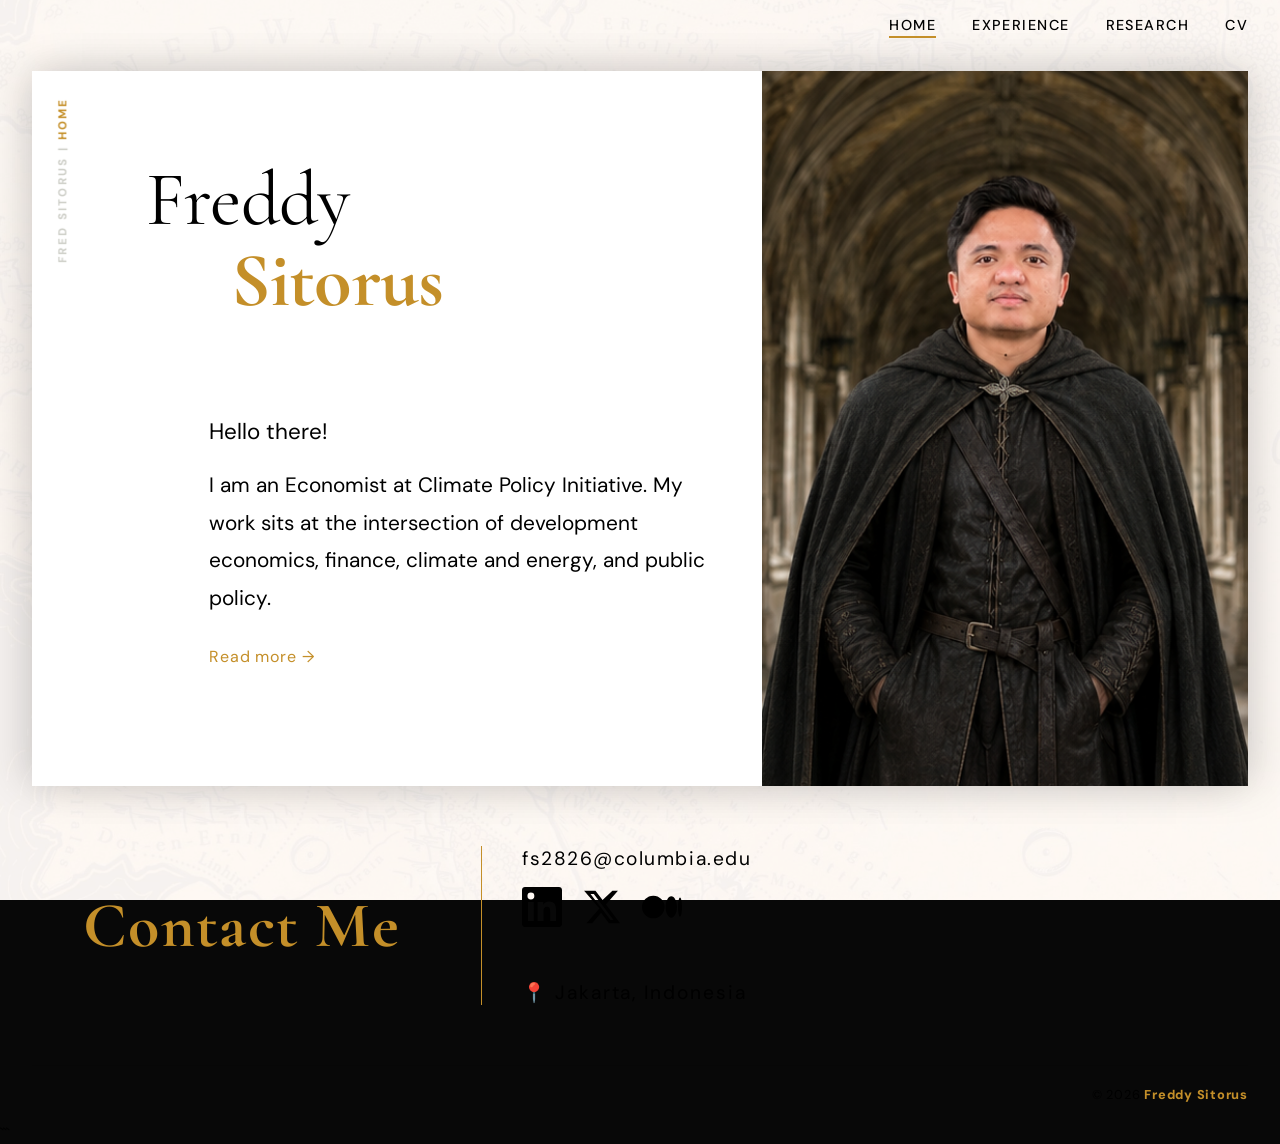
==== index.html @ 7d2043c5 "Refactor margin-left styles to use percentage values Updated margin-left values for various elements" ====
```html
<!DOCTYPE html>
<html lang="en">
<head>
  <meta charset="UTF-8" />
  <meta name="viewport" content="width=device-width, initial-scale=1.0" />
  <title>Fred Sitorus</title>
  <link href="https://fonts.googleapis.com/css2?family=Cormorant+Garamond:wght@300;400;600;700&family=DM+Sans:wght@300;400;500&display=swap" rel="stylesheet" />
  <style>
    *, *::before, *::after { box-sizing: border-box; margin: 0; padding: 0; }

    :root {
      --accent: #c48f29;
      --black: #000000;
      --white: #ffffff;
      --gray: #cccdc6;
      --card-bg: rgba(8, 8, 12, 0.55);
      --card-border: rgba(255,255,255,0.08);
      --shadow: 0 8px 40px rgba(0,0,0,0.5), 0 2px 8px rgba(0,0,0,0.3);
      --gap: clamp(20px, 4vw, 60px);
      --nav-height: 50px;
    }

    html { scroll-behavior: smooth; }

    body {
      font-family: 'DM Sans', sans-serif;
      color: var(--black);
      min-height: 100vh;
      background: #080808;
      overflow-x: hidden;
    }

    /* ── BACKGROUND ── */
    .bg-fixed {
      position: fixed;
      inset: 0;
      z-index: 0;
      background: url('background1.jpg') center/cover no-repeat;
    }
    .bg-fixed::after {
      content: '';
      position: absolute;
      inset: 0;
      background: rgba(255, 255, 255, 0.55);
    }

    /* ── NAVBAR ── */
    nav {
     position: fixed;
      top: 0; left: 0; right: 0;
      z-index: 100;
      height: var(--nav-height);
      display: flex;
      align-items: center;
      justify-content: center;
      border-bottom: 1px solid transparent;
      transition: background 0.3s ease, border-color 0.3s ease;
    }
    nav.scrolled {
      background: rgba(255, 255, 255, 0.85);
      backdrop-filter: blur(12px);
      -webkit-backdrop-filter: blur(12px);
      border-bottom: 1px solid rgba(0,0,0,0.08);
    }
    
    .nav-inner {
      width: 95vw;
      display: flex;
      align-items: center;
      justify-content: space-between;
    }
    
    .nav-links {
      display: flex;
      flex-direction: row;
      align-items: center;
      gap: 36px;
      list-style: none;
      margin-left: auto;
    }
    .nav-links a {
      font-size: 0.9rem;
      font-weight: 500;
      color: var(--black);
      text-decoration: none;
      letter-spacing: 0.1em;
      text-transform: uppercase;
      transition: color 0.2s;
      position: relative;
      padding-bottom: 4px;
    }
    .nav-links a::after {
      content: '';
      position: absolute;
      bottom: 0; left: 0;
      width: 0; height: 2px;
      background: var(--accent);
      transition: width 0.25s ease;
    }
    .nav-links a.active {
      font-weight: 500;
    }
    .nav-links a.active::after {
      color: var(--accent);
      width: 100%;
    }
    .nav-links a:hover { color: var(--black); }
    .nav-links a:hover::after { width: 100%; }


    /* ── PAGE WRAPPER ── */
    .page {
      position: relative;
      z-index: 1;
      padding-top: var(--nav-height);
    }

    /* ── HERO ── */
   .hero {
  position: relative;
  height: calc(85svh - var(--nav-height));
  overflow: hidden;
  max-width: 95vw;
  margin: 0 auto;
  background: #ffffff;
  box-shadow: -12px 0 40px rgba(0,0,0,0.12), 12px 0 40px rgba(0,0,0,0.12);
}

.hero-inner {
  position: relative;
  z-index: 2;
  width: 100%;
  height: 100%;
  display: grid;
  grid-template-columns: 1fr 40%;
  align-items: stretch;
}

.hero-text {
  padding: 60px var(--gap);
  display: flex;
  flex-direction: column;
  justify-content: center;
  animation: fadeLeft 0.8s ease both;
}

.hero-name {
  font-family: 'Cormorant Garamond', serif;
  font-size: clamp(3rem, 6vw, 8.5rem);
  font-weight: 400;
  line-height: 1.05;
  letter-spacing: -0.01em;
  color: var(--black);
  margin-left: 10%;
  margin-bottom: 16px;
}
.hero-name strong {
  font-weight: 800;
  color: var(--accent);
  display: block;
  margin-left: 15%;
  margin-bottom: 80px;
}

.hero-label {
  font-size: 1.4rem;
  color: var(--black);
  margin-left: 20%;
  margin-bottom: 20px;
}

.hero-bio {
  font-size: 1.3rem;
  color: var(--muted);
  line-height: 1.8;
  max-width: 660px;
  margin-left: 20%;
  margin-bottom: 30px;
}

.hero-photo-fullscreen {
  position: relative;
  height: 100%;
  overflow: hidden;
  animation: fadeRight 1s ease 0.1s both;
}

.hero-photo-fullscreen img {
  width: 100%;
  height: 100%;
  object-fit: cover;
  object-position: top center;
  display: block;
} 
.read-more {
  display: inline-block;
  font-size: 1rem;
  color: var(--accent);
  text-decoration: none;
  letter-spacing: 0.06em;
  margin-bottom: 28px;
  position: relative;
  margin-left: 20%;
  padding-bottom: 2px;
  align-self: flex-start;
}
.read-more::after {
  content: '';
  position: absolute;
  bottom: 0; left: 0;
  width: 0;
  height: 1px;
  background: var(--accent);
  transition: width 0.25s ease;
}
.read-more:hover::after { width: 100%; }

    /* ── CONTACT ── */
#contact {
  position: relative;
  z-index: 1;
  width: 95vw;
  margin: 0 auto;
  padding: 60px var(--gap);
  display: grid;
  grid-template-columns: 0.5fr 1fr;
  align-items: center;
  gap: 40px;
}

.contact-heading {
  font-family: 'Cormorant Garamond', serif;
  font-size: clamp(2rem, 6vw, 4rem);
  font-weight: 700;
  color: var(--accent);
  letter-spacing: 0.02em;
  line-height: 1;
  text align: right;
}
.contact-details {
  display: flex;
  flex-direction: column;
  gap: 16px;
  border-left: 1px solid var(--accent);
  padding-left: 40px;
}

.contact-email {
  font-size: 1.2rem;
  color: var(--black);
  text-decoration: none;
  letter-spacing: 0.08em;
  transition: color 0.2s;
}
.contact-email:hover { color: var(--accent); }

.contact-location {
  font-size: 1.2rem;
  color: var(--black);
  letter-spacing: 0.1em;
}

.contact-socials {
  display: flex;
  align-items: center;
  gap: 20px;
}
.contact-socials a {
  color: var(--black);
  transition: color 0.2s;
  display: flex;
  align-items: center;
}
.contact-socials a:hover { color: var(--accent); }
.contact-socials svg {
  width: 40px;
  height: 40px;
  fill: currentColor;
}
    .side-label {
  position: fixed;
  left: -20px;
  top: 20%;
  transform: translateY(-50%) rotate(270deg);
  transform-origin: center center;
  z-index: 50;
  font-family: 'DM Sans', sans-serif;
  font-size: 0.72rem;
  font-weight: 700;
  letter-spacing: 0.2em;
  text-transform: uppercase;
  color: var(--gray);
  white-space: nowrap;
}
    .side-label span {
      color: var(--accent);
      font-weight: 800;
    }
    
    footer {
  position: relative;
  z-index: 1;
  width: 95vw;
  margin: 0 auto;
  padding: 20px 0;
  text-align: right;
  font-size: 0.8rem;
  color: var(--muted);
  letter-spacing: 0.06em;
  border-top: 1px solid rgba(0,0,0,0.08);
}

footer span {
  color: var(--accent);
  font-weight: 800;
}

    /* ── ANIMATIONS ── */
    @keyframes fadeLeft {
      from { opacity: 0; transform: translateX(-28px); }
      to   { opacity: 1; transform: translateX(0); }
    }
    @keyframes fadeRight {
      from { opacity: 0; transform: translateX(28px); }
      to   { opacity: 1; transform: translateX(0); }
    }

    /* ── RESPONSIVE ── */
    @media (max-width: 700px) {
      .hero-photo-fullscreen { width: 100%; opacity: 0.25; }
      .hero-photo-fullscreen::before {
        background: linear-gradient(to bottom,
          rgba(8,8,8,0.5) 0%,
          rgba(8,8,8,0.2) 100%
        );
      }
      .hero-inner {
        grid-template-columns: 1fr;
        text-align: center;
      }
      .hero-photo-spacer { display: none; }
      .hero-bio { margin-left: auto; margin-right: auto; }
      .hero-cta { justify-content: center; }
      .nav-links { gap: 20px; }
      #contact {
        height: auto;
        padding: 16px var(--gap);
        flex-direction: column;
        gap: 14px;
        text-align: center;
      }
      .contact-links { gap: 20px; flex-wrap: wrap; justify-content: center; }
    }
  </style>
</head>
<body>

<!-- BACKGROUND -->
<div class="bg-fixed"></div>

<!-- NAVBAR -->
<nav>
  <div class ="nav-inner">
  <ul class="nav-links">
    <li><a href="index.html" class="active">Home</a></li>
    <li><a href="about.html">Experience</a></li>
    <li><a href="writing.html">Research</a></li>
    <li><a href="resume.pdf" target="_blank">CV</a></li>
  </ul>
  </div>
</nav>

<!-- PAGE -->
<div class="page">

  <!-- HERO -->
  <section id="home" class="hero">
  <div class="hero-inner">

    <!-- LEFT -->
    <div class="hero-text">
      <h1 class="hero-name">
        Freddy
        <strong>Sitorus</strong>
      </h1>
      <div class="hero-label">Hello there!</div>
      <p class="hero-bio">
        I am an Economist at Climate Policy Initiative.
        My work sits at the intersection of development economics, finance, climate and energy, and public policy.
      </p>
      <a href="about.html" class="read-more">Read more →</a>
    </div>

    <!-- RIGHT -->
    <div class="hero-photo-fullscreen">
      <img src="picture1.png" alt="Profile photo" onerror="this.style.opacity='0'" />
    </div>

  </div>
</section>

  <section id="contact">
  <!-- LEFT: big heading -->
  <h2 class="contact-heading">Contact Me</h2>

  <!-- RIGHT: details -->
  <div class="contact-details">
    <a href="mailto:fs2826@columbia.edu" class="contact-email">fs2826@columbia.edu</a>
    <div class="contact-socials">
      <!-- LinkedIn -->
      <a href="https://linkedin.com/in/freddyhys" target="_blank" aria-label="LinkedIn">
        <svg viewBox="0 0 24 24"><path d="M20.45 20.45h-3.554v-5.569c0-1.328-.027-3.037-1.852-3.037-1.853 0-2.136 1.445-2.136 2.939v5.667H9.354V9h3.414v1.561h.046c.477-.9 1.637-1.85 3.37-1.85 3.601 0 4.267 2.37 4.267 5.455v6.286zM5.337 7.433a2.062 2.062 0 0 1-2.063-2.065 2.064 2.064 0 1 1 2.063 2.065zm1.782 13.019H3.555V9h3.564v11.452zM22.225 0H1.771C.792 0 0 .774 0 1.729v20.542C0 23.227.792 24 1.771 24h20.451C23.2 24 24 23.227 24 22.271V1.729C24 .774 23.2 0 22.222 0h.003z"/></svg>
      </a>
      <!-- Twitter / X -->
      <a href="https://twitter.com/freddyhys" target="_blank" aria-label="Twitter">
        <svg viewBox="0 0 24 24"><path d="M18.244 2.25h3.308l-7.227 8.26 8.502 11.24H16.17l-4.714-6.231-5.401 6.231H2.744l7.737-8.835L1.254 2.25H8.08l4.253 5.622 5.911-5.622zm-1.161 17.52h1.833L7.084 4.126H5.117z"/></svg>
      </a>
      <!-- Medium -->
      <a href="https://medium.com/@freddysitorus" target="_blank" aria-label="Medium">
        <svg viewBox="0 0 24 24"><path d="M13.54 12a6.8 6.8 0 0 1-6.77 6.82A6.8 6.8 0 0 1 0 12a6.8 6.8 0 0 1 6.77-6.82A6.8 6.8 0 0 1 13.54 12zm7.42 0c0 3.54-1.51 6.42-3.38 6.42-1.87 0-3.39-2.88-3.39-6.42s1.52-6.42 3.39-6.42 3.38 2.88 3.38 6.42M24 12c0 3.17-.53 5.75-1.19 5.75-.66 0-1.19-2.58-1.19-5.75s.53-5.75 1.19-5.75C23.47 6.25 24 8.83 24 12z"/></svg>
      </a>
    </div>
    <br>
    <p class="contact-location">📍 Jakarta, Indonesia</p>
  </div>
</section>
  <div class="side-label">Fred Sitorus | <span>Home</span></div>
  <footer>
  <p>© 2026 <span>Freddy Sitorus</span></p>
</footer>
<script>
  const nav = document.querySelector('nav');
  window.addEventListener('scroll', () => {
    if (window.scrollY > 10) {
      nav.classList.add('scrolled');
    } else {
      nav.classList.remove('scrolled');
    }
  });
</script>
</body>
</html>
```
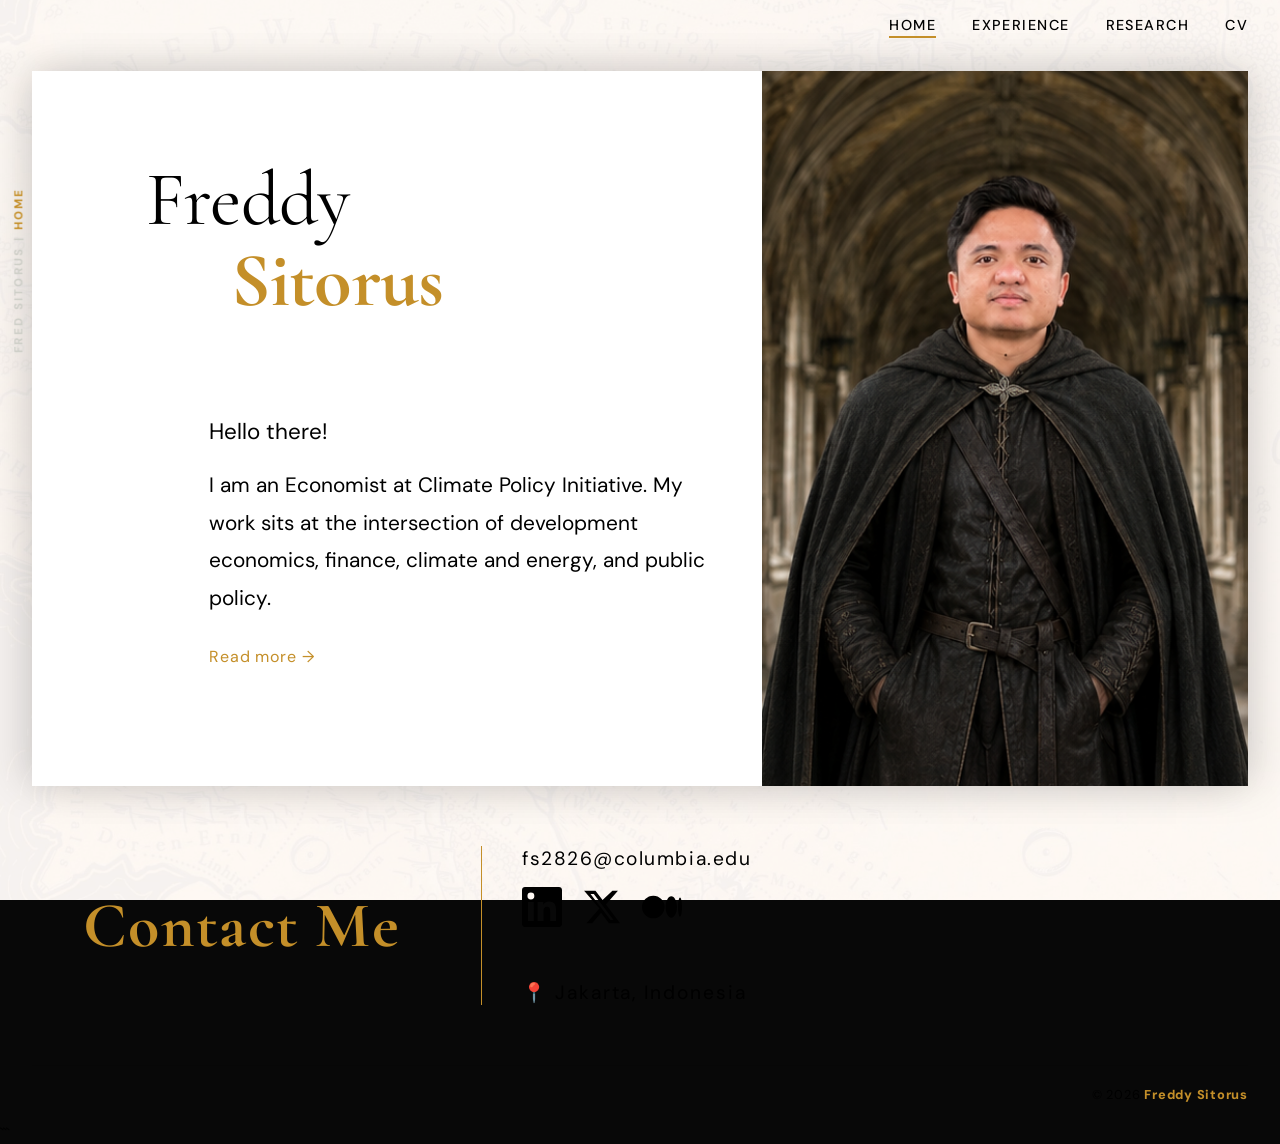
==== commit c04c1ae3: "Adjust side-label position in index.html" ====
--- a/index.html
+++ b/index.html
@@ -280,8 +280,8 @@
 }
     .side-label {
   position: fixed;
-  left: -20px;
-  top: 20%;
+  left: -5%;
+  top: 30%;
   transform: translateY(-50%) rotate(270deg);
   transform-origin: center center;
   z-index: 50;
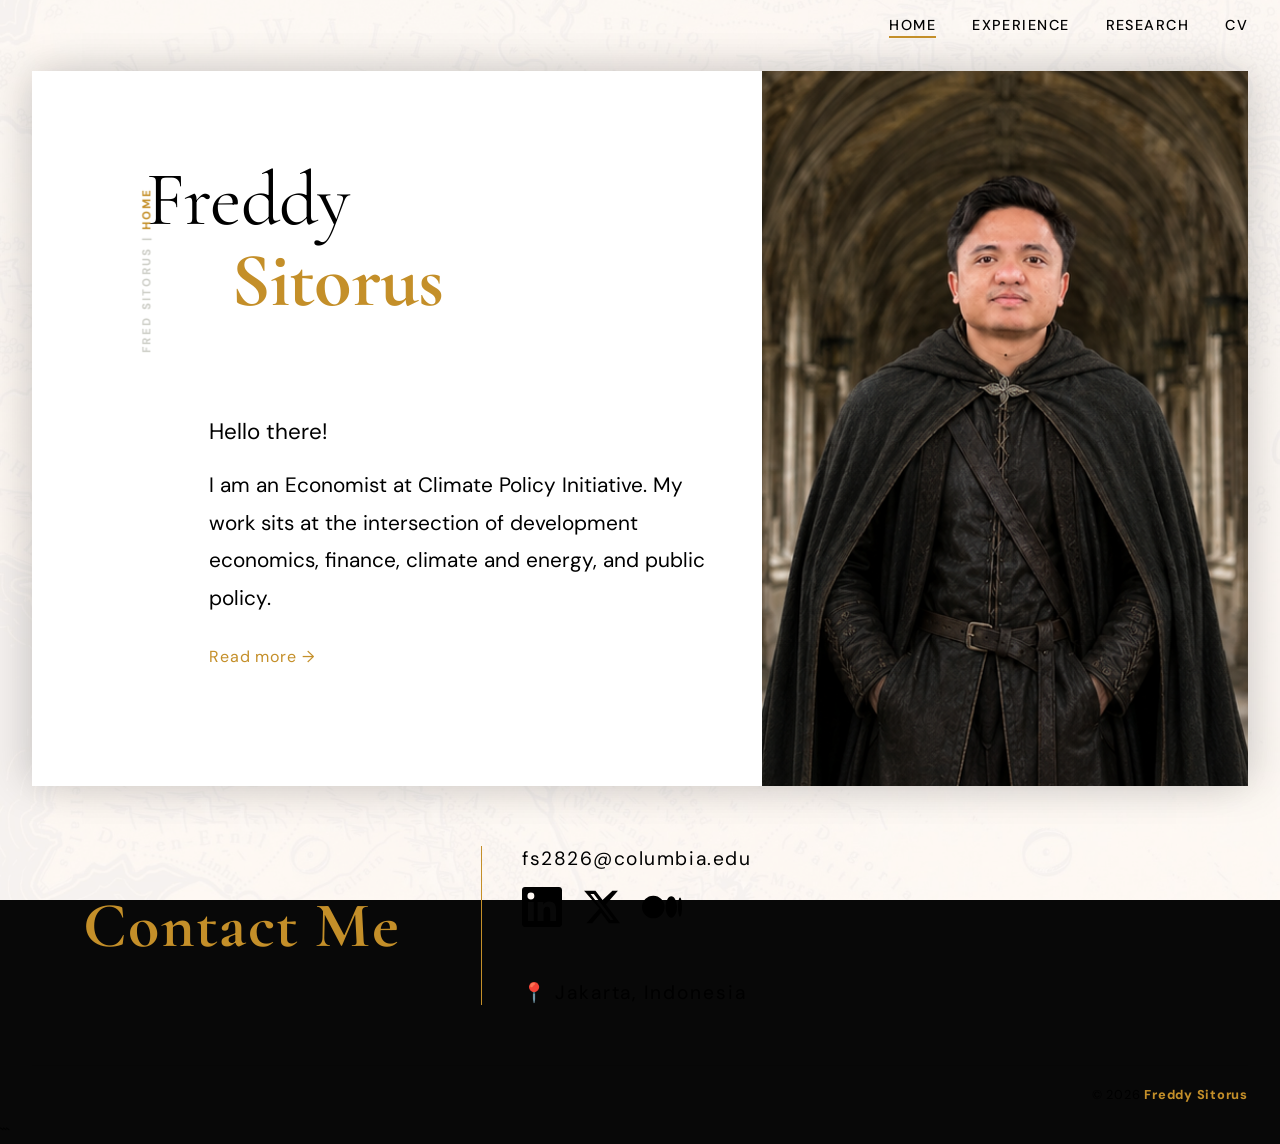
==== commit 7eefa873: "Update index.html" ====
--- a/index.html
+++ b/index.html
@@ -280,7 +280,7 @@
 }
     .side-label {
   position: fixed;
-  left: -5%;
+  left: 5%;
   top: 30%;
   transform: translateY(-50%) rotate(270deg);
   transform-origin: center center;
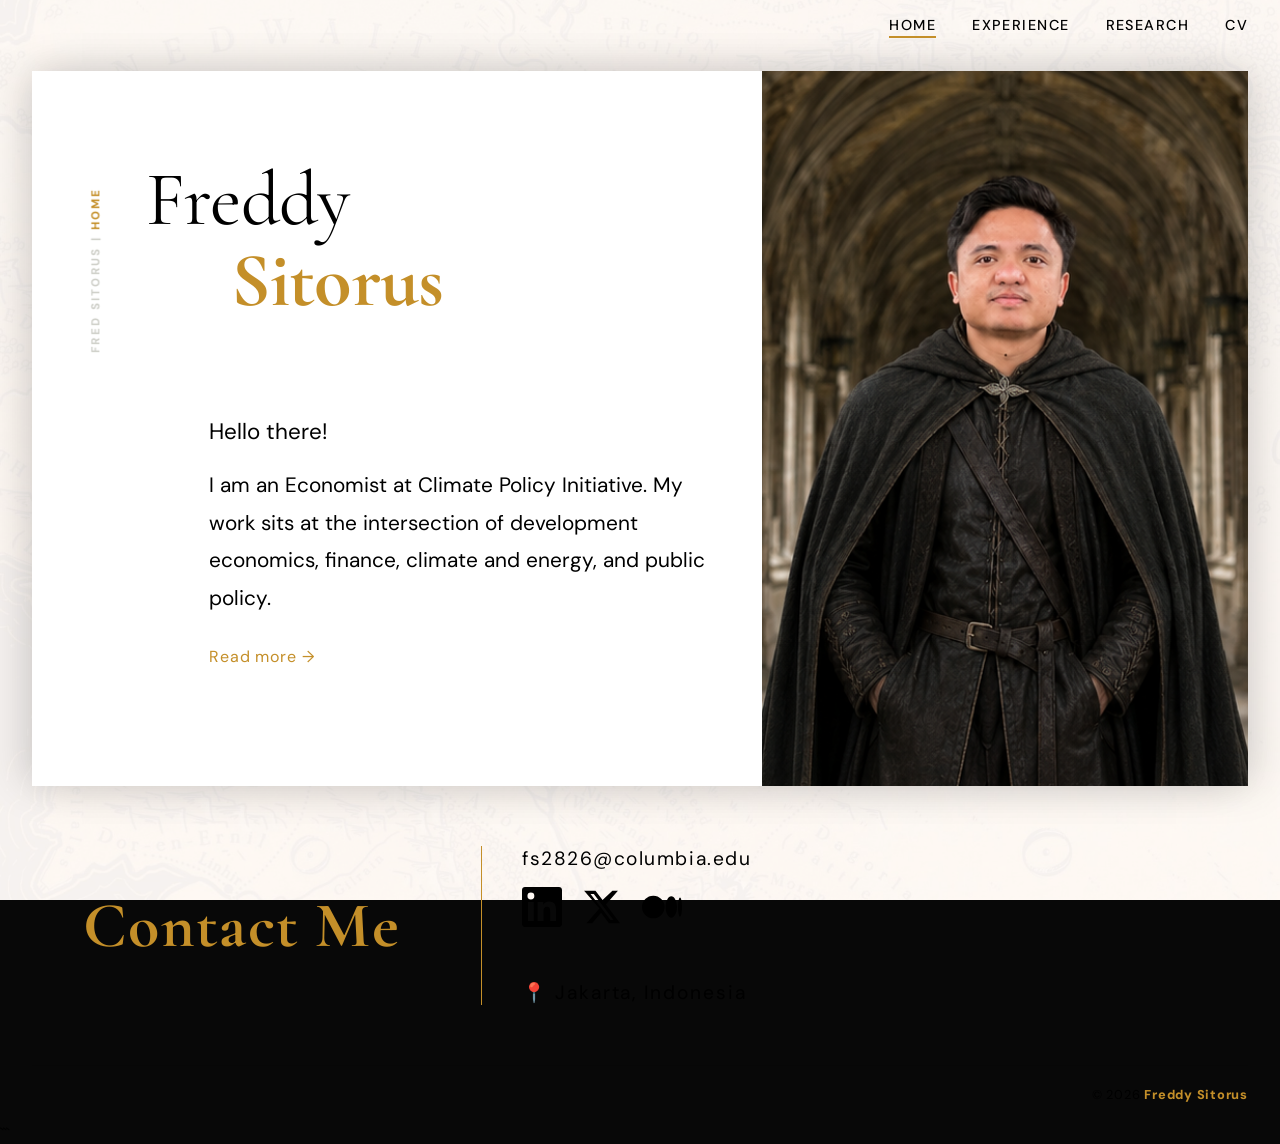
==== commit 6d6ac18f: "Adjust side-label position from 5% to 1% left" ====
--- a/index.html
+++ b/index.html
@@ -280,7 +280,7 @@
 }
     .side-label {
   position: fixed;
-  left: 5%;
+  left: 1%;
   top: 30%;
   transform: translateY(-50%) rotate(270deg);
   transform-origin: center center;
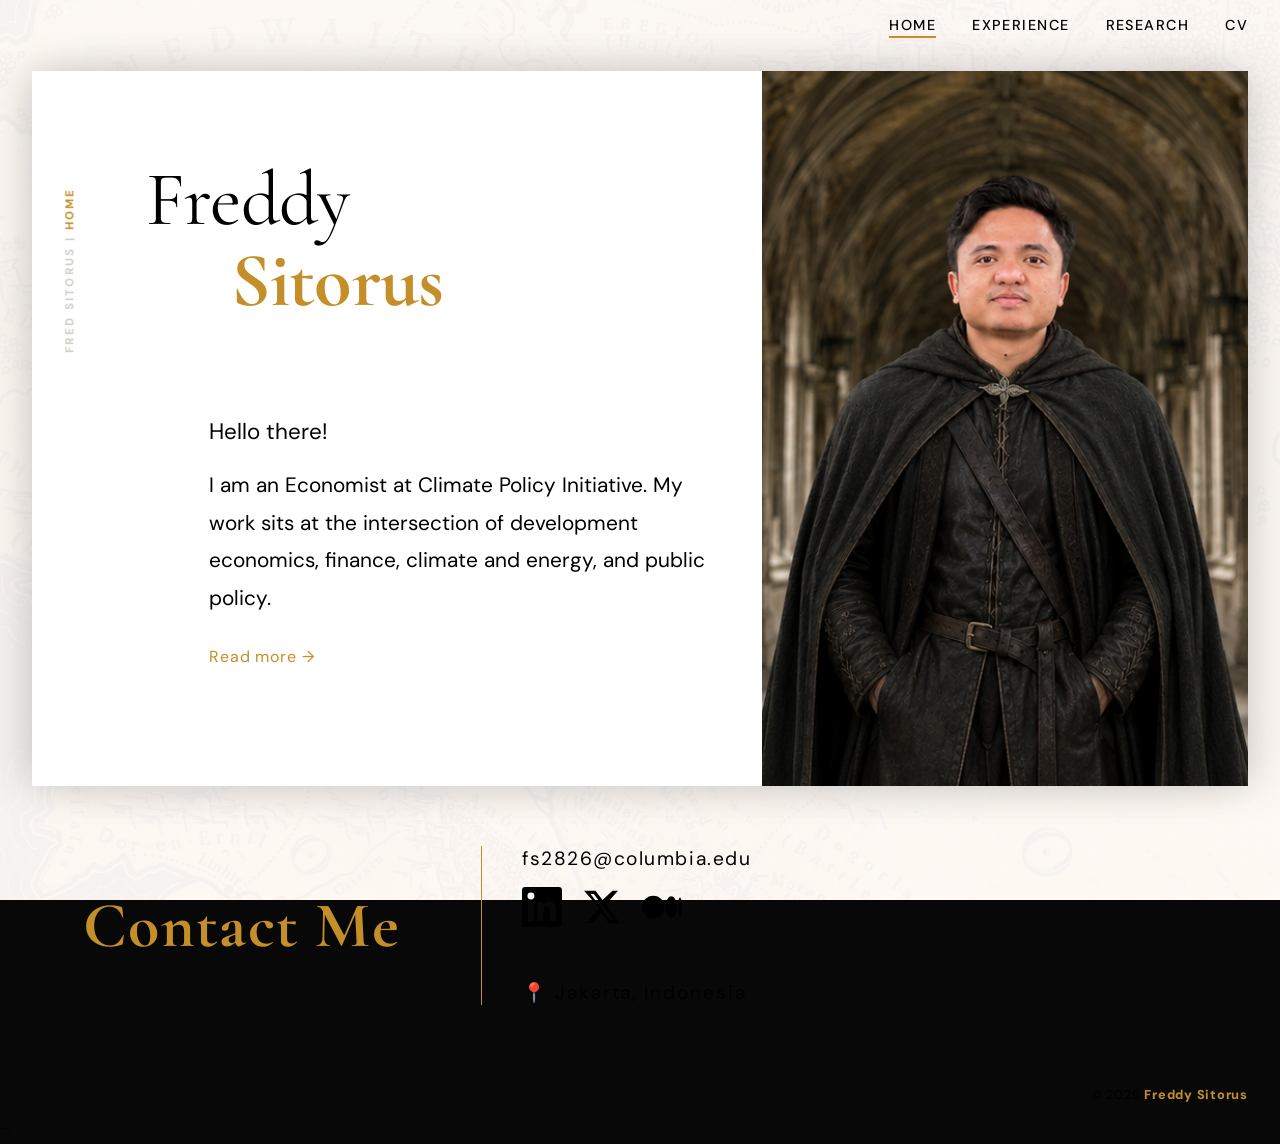
==== commit 7efc8c26: "Update index.html" ====
--- a/index.html
+++ b/index.html
@@ -280,7 +280,7 @@
 }
     .side-label {
   position: fixed;
-  left: 1%;
+  left: -1%;
   top: 30%;
   transform: translateY(-50%) rotate(270deg);
   transform-origin: center center;
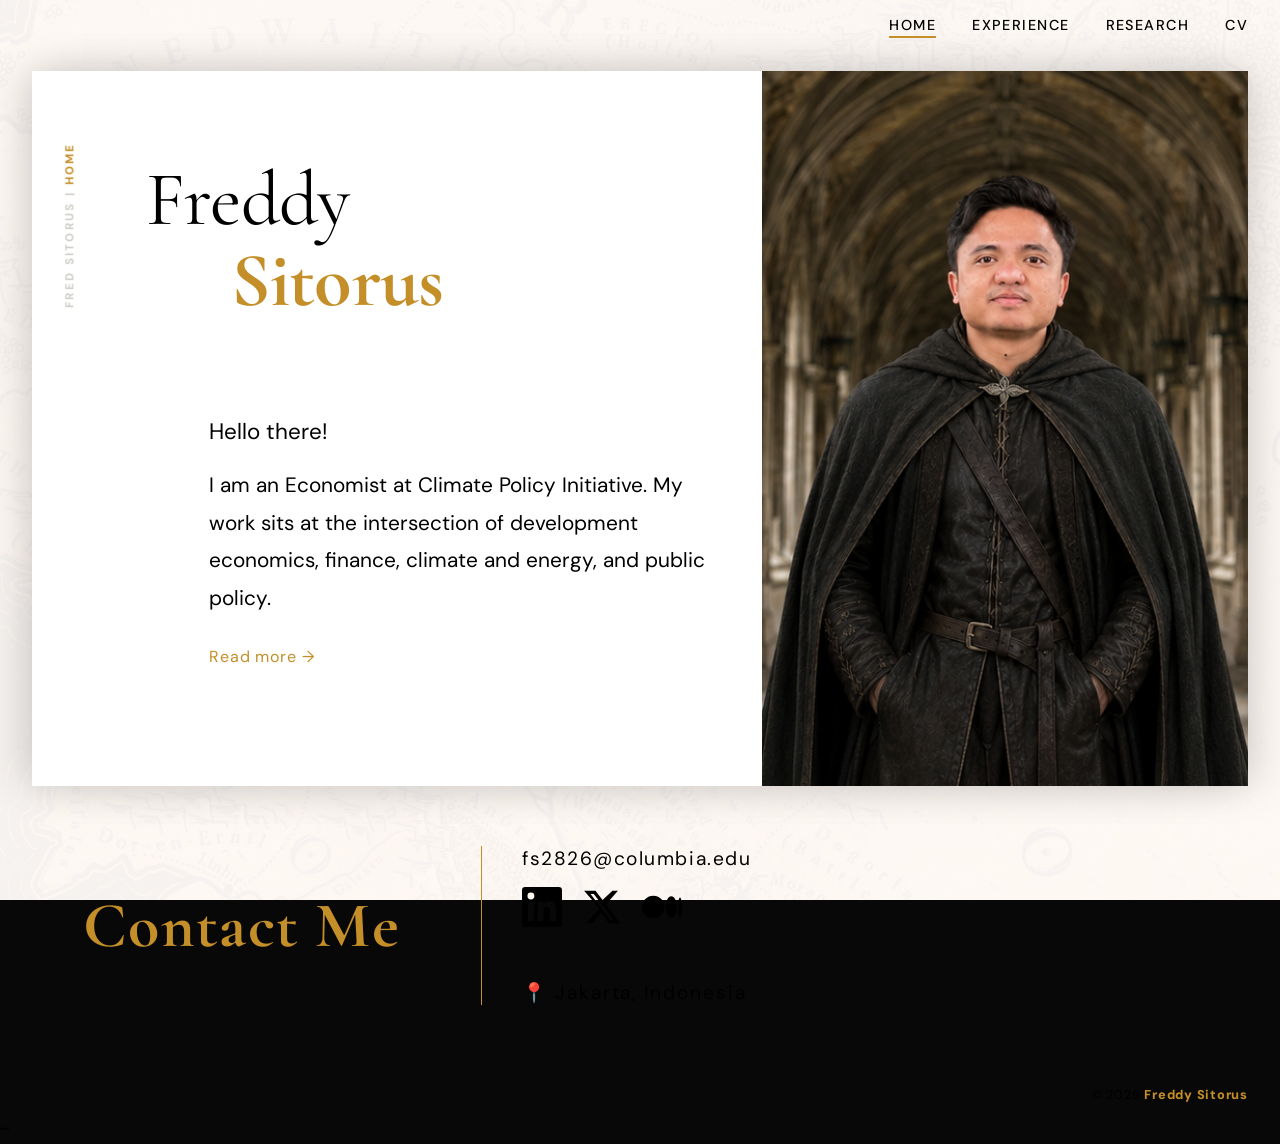
==== commit bd0263a5: "Adjust side-label position from 30% to 25% top" ====
--- a/index.html
+++ b/index.html
@@ -281,7 +281,7 @@
     .side-label {
   position: fixed;
   left: -1%;
-  top: 30%;
+  top: 25%;
   transform: translateY(-50%) rotate(270deg);
   transform-origin: center center;
   z-index: 50;
